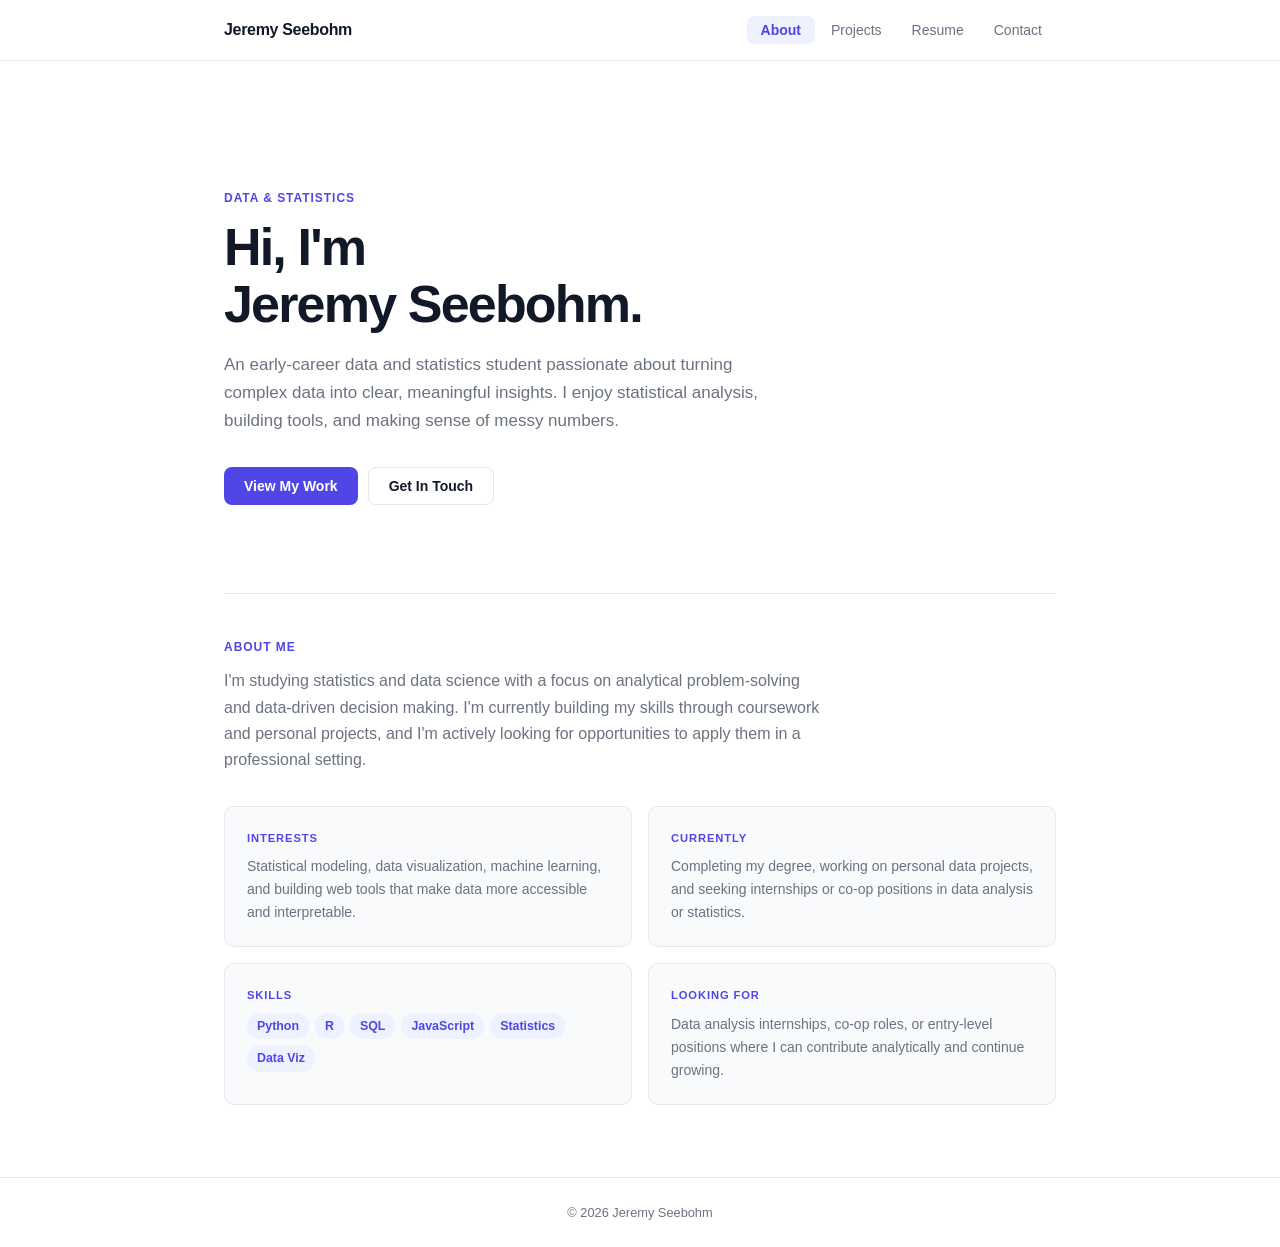
==== index.html @ cba92a8d "Replace Pokemon Champions app with Jeremy Seebohm personal website Removes all Pokemon app files and" ====
<!DOCTYPE html>
<html lang="en">
<head>
  <meta charset="UTF-8">
  <meta name="viewport" content="width=device-width, initial-scale=1.0">
  <title>Jeremy Seebohm</title>
  <meta name="description" content="Personal website of Jeremy Seebohm — data & statistics student.">
  <style>
    *, *::before, *::after { box-sizing: border-box; margin: 0; padding: 0; }

    :root {
      --accent:        #4f46e5;
      --accent-light:  #eef2ff;
      --accent-hover:  #4338ca;
      --text:          #111827;
      --muted:         #6b7280;
      --border:        #e5e7eb;
      --bg:            #ffffff;
      --bg-subtle:     #f9fafb;
      --font: -apple-system, BlinkMacSystemFont, 'Segoe UI', Roboto, sans-serif;
      --radius: 10px;
    }

    body {
      font-family: var(--font);
      color: var(--text);
      background: var(--bg);
      line-height: 1.65;
      min-height: 100vh;
      display: flex;
      flex-direction: column;
    }

    /* ── Header ── */
    header {
      position: sticky;
      top: 0;
      z-index: 100;
      background: rgba(255, 255, 255, 0.92);
      backdrop-filter: blur(10px);
      border-bottom: 1px solid var(--border);
    }

    .header-inner {
      max-width: 880px;
      margin: 0 auto;
      padding: 0 24px;
      height: 60px;
      display: flex;
      align-items: center;
      justify-content: space-between;
    }

    .logo {
      font-weight: 700;
      font-size: 1rem;
      color: var(--text);
      text-decoration: none;
      letter-spacing: -0.02em;
    }

    nav { display: flex; gap: 2px; }

    .nav-btn {
      padding: 6px 14px;
      border: none;
      background: none;
      font-family: var(--font);
      font-size: 0.875rem;
      font-weight: 500;
      color: var(--muted);
      cursor: pointer;
      border-radius: 7px;
      transition: color 0.12s, background 0.12s;
    }
    .nav-btn:hover  { color: var(--text); background: var(--bg-subtle); }
    .nav-btn.active { color: var(--accent); background: var(--accent-light); font-weight: 600; }

    /* ── Layout ── */
    main { max-width: 880px; margin: 0 auto; padding: 0 24px; flex: 1; }

    .section { display: none; padding: 56px 0 72px; }
    .section.active { display: block; }

    /* ── Shared typography ── */
    .eyebrow {
      font-size: 0.75rem;
      font-weight: 700;
      color: var(--accent);
      text-transform: uppercase;
      letter-spacing: 0.08em;
      margin-bottom: 10px;
    }

    .section-title {
      font-size: 1.875rem;
      font-weight: 800;
      letter-spacing: -0.025em;
      margin-bottom: 8px;
    }

    .section-sub {
      color: var(--muted);
      font-size: 0.9375rem;
      margin-bottom: 40px;
    }

    hr.divider { border: none; border-top: 1px solid var(--border); margin: 44px 0; }

    /* ── Buttons ── */
    .btn {
      display: inline-flex;
      align-items: center;
      gap: 8px;
      padding: 10px 20px;
      border-radius: 8px;
      font-family: var(--font);
      font-size: 0.875rem;
      font-weight: 600;
      cursor: pointer;
      text-decoration: none;
      border: none;
      transition: background 0.12s, border-color 0.12s;
    }
    .btn-primary { background: var(--accent); color: #fff; }
    .btn-primary:hover { background: var(--accent-hover); }
    .btn-outline  { background: transparent; color: var(--text); border: 1.5px solid var(--border); }
    .btn-outline:hover { border-color: #9ca3af; }

    /* ── Tags ── */
    .tag {
      display: inline-block;
      padding: 3px 10px;
      background: var(--accent-light);
      color: var(--accent);
      border-radius: 99px;
      font-size: 0.775rem;
      font-weight: 600;
    }

    .tags { display: flex; flex-wrap: wrap; gap: 6px; }

    /* ────────────────────────────────────────
       ABOUT
    ──────────────────────────────────────── */
    .hero { padding: 72px 0 44px; }

    .hero h1 {
      font-size: clamp(2rem, 5vw, 3.25rem);
      font-weight: 800;
      letter-spacing: -0.035em;
      line-height: 1.1;
      margin-bottom: 18px;
    }

    .hero-sub {
      font-size: 1.0625rem;
      color: var(--muted);
      max-width: 540px;
      margin-bottom: 32px;
    }

    .hero-actions { display: flex; gap: 10px; flex-wrap: wrap; }

    .about-grid {
      display: grid;
      grid-template-columns: 1fr 1fr;
      gap: 16px;
    }

    .about-card {
      background: var(--bg-subtle);
      border: 1px solid var(--border);
      border-radius: var(--radius);
      padding: 22px;
    }

    .about-card h3 {
      font-size: 0.7rem;
      font-weight: 700;
      color: var(--accent);
      text-transform: uppercase;
      letter-spacing: 0.08em;
      margin-bottom: 8px;
    }

    .about-card p { font-size: 0.875rem; color: var(--muted); }

    /* ────────────────────────────────────────
       PROJECTS
    ──────────────────────────────────────── */
    .projects-grid {
      display: grid;
      grid-template-columns: 1fr 1fr;
      gap: 18px;
    }

    .project-card {
      border: 1px solid var(--border);
      border-radius: var(--radius);
      padding: 24px;
      display: flex;
      flex-direction: column;
      transition: border-color 0.15s, box-shadow 0.15s;
    }

    .project-card:hover {
      border-color: var(--accent);
      box-shadow: 0 4px 20px rgba(79, 70, 229, 0.08);
    }

    .project-card h3 {
      font-size: 1rem;
      font-weight: 700;
      margin-bottom: 8px;
    }

    .project-card p {
      font-size: 0.875rem;
      color: var(--muted);
      flex: 1;
      margin-bottom: 16px;
    }

    .project-link {
      display: inline-flex;
      align-items: center;
      gap: 4px;
      margin-top: 14px;
      font-size: 0.825rem;
      font-weight: 600;
      color: var(--accent);
      text-decoration: none;
    }
    .project-link:hover { text-decoration: underline; }

    /* ────────────────────────────────────────
       RESUME
    ──────────────────────────────────────── */
    .resume-header {
      display: flex;
      justify-content: space-between;
      align-items: flex-start;
      margin-bottom: 40px;
      flex-wrap: wrap;
      gap: 16px;
    }

    .timeline { display: flex; flex-direction: column; }

    .timeline-item {
      display: grid;
      grid-template-columns: 150px 1fr;
      gap: 24px;
      padding: 24px 0;
      border-bottom: 1px solid var(--border);
    }
    .timeline-item:last-child { border-bottom: none; }

    .tl-date {
      font-size: 0.8rem;
      color: var(--muted);
      font-weight: 500;
      padding-top: 3px;
    }

    .tl-body h3 { font-size: 1rem; font-weight: 700; margin-bottom: 2px; }
    .tl-org { font-size: 0.85rem; color: var(--accent); font-weight: 600; margin-bottom: 8px; }
    .tl-body p { font-size: 0.85rem; color: var(--muted); }

    .skills-section { margin-top: 48px; }

    .skills-grid {
      display: grid;
      grid-template-columns: repeat(3, 1fr);
      gap: 14px;
      margin-top: 16px;
    }

    .skill-group {
      background: var(--bg-subtle);
      border: 1px solid var(--border);
      border-radius: var(--radius);
      padding: 16px;
    }

    .skill-group h4 {
      font-size: 0.72rem;
      font-weight: 700;
      color: var(--muted);
      text-transform: uppercase;
      letter-spacing: 0.07em;
      margin-bottom: 10px;
    }

    /* ────────────────────────────────────────
       CONTACT
    ──────────────────────────────────────── */
    .contact-grid {
      display: grid;
      grid-template-columns: 1fr 1fr;
      gap: 14px;
      margin-top: 32px;
    }

    .contact-card {
      display: flex;
      align-items: center;
      gap: 16px;
      padding: 20px;
      border: 1px solid var(--border);
      border-radius: var(--radius);
      text-decoration: none;
      color: var(--text);
      transition: border-color 0.15s, box-shadow 0.15s;
    }
    .contact-card:hover {
      border-color: var(--accent);
      box-shadow: 0 2px 14px rgba(79, 70, 229, 0.08);
    }

    .contact-icon {
      width: 44px;
      height: 44px;
      background: var(--accent-light);
      color: var(--accent);
      border-radius: 10px;
      display: flex;
      align-items: center;
      justify-content: center;
      font-size: 1.1rem;
      font-weight: 700;
      flex-shrink: 0;
    }

    .contact-info span {
      display: block;
      font-size: 0.72rem;
      color: var(--muted);
      font-weight: 600;
      text-transform: uppercase;
      letter-spacing: 0.05em;
      margin-bottom: 3px;
    }
    .contact-info strong { font-size: 0.875rem; }

    /* ── Footer ── */
    footer {
      border-top: 1px solid var(--border);
      padding: 24px;
      text-align: center;
      font-size: 0.8rem;
      color: var(--muted);
    }

    /* ── Responsive ── */
    @media (max-width: 600px) {
      .about-grid      { grid-template-columns: 1fr; }
      .projects-grid   { grid-template-columns: 1fr; }
      .skills-grid     { grid-template-columns: 1fr 1fr; }
      .contact-grid    { grid-template-columns: 1fr; }
      .timeline-item   { grid-template-columns: 1fr; gap: 2px; }
    }
  </style>
</head>
<body>

<header>
  <div class="header-inner">
    <a href="#" class="logo" onclick="showTab('about'); return false;">Jeremy Seebohm</a>
    <nav>
      <button class="nav-btn active" onclick="showTab('about')">About</button>
      <button class="nav-btn"        onclick="showTab('projects')">Projects</button>
      <button class="nav-btn"        onclick="showTab('resume')">Resume</button>
      <button class="nav-btn"        onclick="showTab('contact')">Contact</button>
    </nav>
  </div>
</header>

<main>

  <!-- ══════════════ ABOUT ══════════════ -->
  <section id="tab-about" class="section active">

    <div class="hero">
      <div class="eyebrow">Data &amp; Statistics</div>
      <h1>Hi, I'm<br>Jeremy Seebohm.</h1>
      <p class="hero-sub">
        An early-career data and statistics student passionate about turning complex
        data into clear, meaningful insights. I enjoy statistical analysis, building
        tools, and making sense of messy numbers.
      </p>
      <div class="hero-actions">
        <button class="btn btn-primary" onclick="showTab('projects')">View My Work</button>
        <button class="btn btn-outline" onclick="showTab('contact')">Get In Touch</button>
      </div>
    </div>

    <hr class="divider">

    <div class="eyebrow">About Me</div>
    <p style="max-width:600px; margin-bottom:32px; color:var(--muted);">
      I'm studying statistics and data science with a focus on analytical problem-solving
      and data-driven decision making. I'm currently building my skills through coursework
      and personal projects, and I'm actively looking for opportunities to apply them in
      a professional setting.
    </p>

    <div class="about-grid">
      <div class="about-card">
        <h3>Interests</h3>
        <p>Statistical modeling, data visualization, machine learning, and building
           web tools that make data more accessible and interpretable.</p>
      </div>
      <div class="about-card">
        <h3>Currently</h3>
        <p>Completing my degree, working on personal data projects, and seeking
           internships or co-op positions in data analysis or statistics.</p>
      </div>
      <div class="about-card">
        <h3>Skills</h3>
        <div class="tags" style="margin-top:6px;">
          <span class="tag">Python</span>
          <span class="tag">R</span>
          <span class="tag">SQL</span>
          <span class="tag">JavaScript</span>
          <span class="tag">Statistics</span>
          <span class="tag">Data Viz</span>
        </div>
      </div>
      <div class="about-card">
        <h3>Looking For</h3>
        <p>Data analysis internships, co-op roles, or entry-level positions where
           I can contribute analytically and continue growing.</p>
      </div>
    </div>

  </section>

  <!-- ══════════════ PROJECTS ══════════════ -->
  <section id="tab-projects" class="section">

    <div class="eyebrow">Projects</div>
    <h2 class="section-title">Things I've Built</h2>
    <p class="section-sub">A selection of personal and academic projects across data analysis and web development.</p>

    <div class="projects-grid">

      <div class="project-card">
        <h3>Project One</h3>
        <p>Describe a data analysis, statistical model, or tool you built. What was
           the question? What data did you use? What did you find?</p>
        <div class="tags">
          <span class="tag">Python</span>
          <span class="tag">Pandas</span>
          <span class="tag">Matplotlib</span>
        </div>
      </div>

      <div class="project-card">
        <h3>Project Two</h3>
        <p>Another project — a regression model, a dashboard, a scraper, an analysis.
           Replace this with your real work.</p>
        <div class="tags">
          <span class="tag">R</span>
          <span class="tag">ggplot2</span>
        </div>
      </div>

      <div class="project-card">
        <h3>Project Three</h3>
        <p>Add projects as you complete them. Even small notebooks and scripts count
           as evidence of skill and curiosity.</p>
        <div class="tags">
          <span class="tag">SQL</span>
          <span class="tag">Tableau</span>
        </div>
      </div>

      <div class="project-card">
        <h3>Project Four</h3>
        <p>Describe what the project does, why you built it, and what you learned.
           Link to GitHub if it's public.</p>
        <div class="tags">
          <span class="tag">JavaScript</span>
          <span class="tag">HTML/CSS</span>
        </div>
      </div>

    </div>

  </section>

  <!-- ══════════════ RESUME ══════════════ -->
  <section id="tab-resume" class="section">

    <div class="resume-header">
      <div>
        <div class="eyebrow">Resume</div>
        <h2 class="section-title">Experience &amp; Education</h2>
      </div>
      <!-- Link to a PDF resume when you have one ready:
      <a href="resume.pdf" class="btn btn-outline" target="_blank">Download PDF ↓</a>
      -->
    </div>

    <div class="eyebrow" style="margin-bottom:16px;">Education</div>
    <div class="timeline">
      <div class="timeline-item">
        <div class="tl-date">2023 – Present</div>
        <div class="tl-body">
          <h3>Bachelor's — Statistics / Data Science</h3>
          <div class="tl-org">Your University Name</div>
          <p>Relevant coursework: probability, regression analysis, statistical inference,
             data visualization, machine learning. Expected graduation: YYYY.</p>
        </div>
      </div>
    </div>

    <hr class="divider">

    <div class="eyebrow" style="margin-bottom:16px;">Experience</div>
    <div class="timeline">
      <div class="timeline-item">
        <div class="tl-date">Month YYYY</div>
        <div class="tl-body">
          <h3>Role / Position</h3>
          <div class="tl-org">Company or Organization</div>
          <p>What you did, what tools or methods you used, and what impact it had.
             Keep it to 1–2 sentences.</p>
        </div>
      </div>
      <div class="timeline-item">
        <div class="tl-date">Month YYYY</div>
        <div class="tl-body">
          <h3>Another Role</h3>
          <div class="tl-org">Another Organization</div>
          <p>Add more entries as you gain experience. Academic projects and
             research assistantships count too.</p>
        </div>
      </div>
    </div>

    <div class="skills-section">
      <div class="eyebrow" style="margin-bottom:16px;">Skills</div>
      <div class="skills-grid">
        <div class="skill-group">
          <h4>Languages</h4>
          <div class="tags">
            <span class="tag">Python</span>
            <span class="tag">R</span>
            <span class="tag">SQL</span>
            <span class="tag">JavaScript</span>
          </div>
        </div>
        <div class="skill-group">
          <h4>Data &amp; Analysis</h4>
          <div class="tags">
            <span class="tag">Pandas</span>
            <span class="tag">NumPy</span>
            <span class="tag">ggplot2</span>
            <span class="tag">Matplotlib</span>
          </div>
        </div>
        <div class="skill-group">
          <h4>Tools</h4>
          <div class="tags">
            <span class="tag">Git</span>
            <span class="tag">Jupyter</span>
            <span class="tag">VS Code</span>
            <span class="tag">Tableau</span>
          </div>
        </div>
      </div>
    </div>

  </section>

  <!-- ══════════════ CONTACT ══════════════ -->
  <section id="tab-contact" class="section">

    <div class="eyebrow">Contact</div>
    <h2 class="section-title">Get In Touch</h2>
    <p class="section-sub">
      I'm open to internships, co-op positions, and opportunities to collaborate on
      interesting data and analytics projects.
    </p>

    <div class="contact-grid">
      <a href="mailto:jseebohm2@gmail.com" class="contact-card">
        <div class="contact-icon">✉</div>
        <div class="contact-info">
          <span>Email</span>
          <strong>jseebohm2@gmail.com</strong>
        </div>
      </a>
      <a href="https://github.com/Walblo" class="contact-card" target="_blank" rel="noopener">
        <div class="contact-icon">GH</div>
        <div class="contact-info">
          <span>GitHub</span>
          <strong>github.com/Walblo</strong>
        </div>
      </a>
      <!-- Update the LinkedIn URL to match your actual profile handle -->
      <a href="https://linkedin.com/in/jeremy-seebohm" class="contact-card" target="_blank" rel="noopener">
        <div class="contact-icon">in</div>
        <div class="contact-info">
          <span>LinkedIn</span>
          <strong>linkedin.com/in/jeremy-seebohm</strong>
        </div>
      </a>
    </div>

    <p style="margin-top:40px; font-size:0.875rem; color:var(--muted);">
      I typically respond within a few days. Looking forward to connecting.
    </p>

  </section>

</main>

<footer>
  <p>&copy; 2026 Jeremy Seebohm</p>
</footer>

<script>
  const TABS = ['about', 'projects', 'resume', 'contact'];

  function showTab(name) {
    TABS.forEach(t => {
      document.getElementById('tab-' + t).classList.toggle('active', t === name);
    });
    document.querySelectorAll('.nav-btn').forEach((btn, i) => {
      btn.classList.toggle('active', TABS[i] === name);
    });
    window.scrollTo({ top: 0, behavior: 'smooth' });
  }
</script>

</body>
</html>
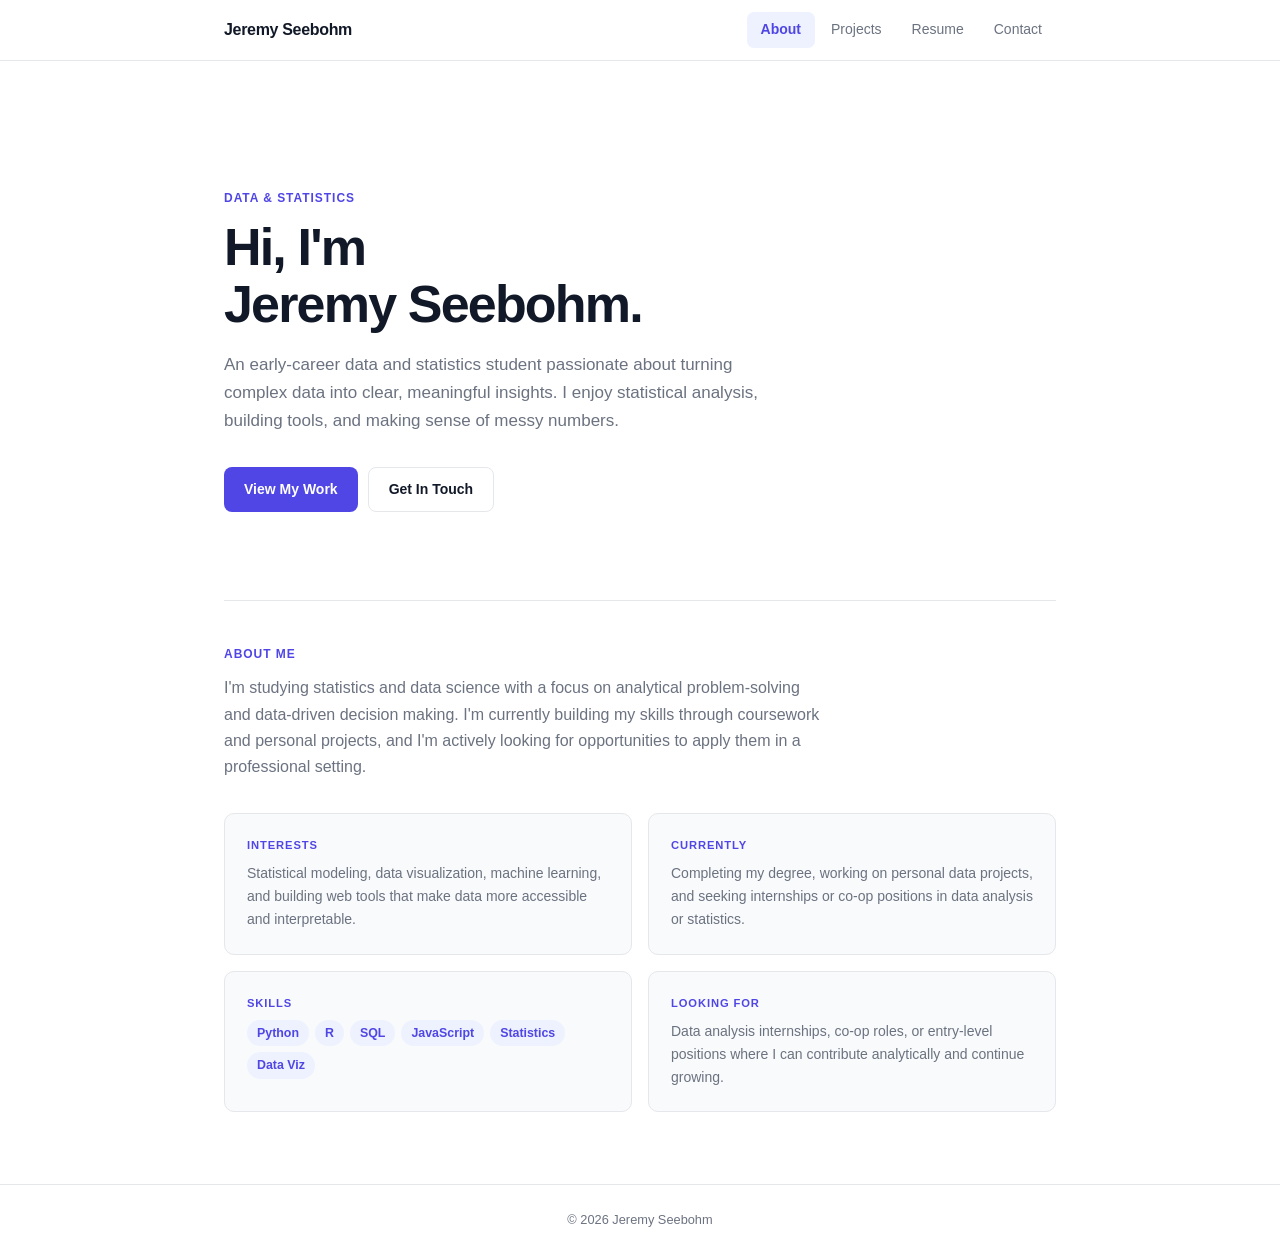
==== commit 425c551c: "Split single-file site into one HTML file per page + shared style.css Each tab (About, Projects, Res" ====
--- a/index.html
+++ b/index.html
@@ -5,617 +5,81 @@
   <meta name="viewport" content="width=device-width, initial-scale=1.0">
   <title>Jeremy Seebohm</title>
   <meta name="description" content="Personal website of Jeremy Seebohm — data & statistics student.">
-  <style>
-    *, *::before, *::after { box-sizing: border-box; margin: 0; padding: 0; }
-
-    :root {
-      --accent:        #4f46e5;
-      --accent-light:  #eef2ff;
-      --accent-hover:  #4338ca;
-      --text:          #111827;
-      --muted:         #6b7280;
-      --border:        #e5e7eb;
-      --bg:            #ffffff;
-      --bg-subtle:     #f9fafb;
-      --font: -apple-system, BlinkMacSystemFont, 'Segoe UI', Roboto, sans-serif;
-      --radius: 10px;
-    }
-
-    body {
-      font-family: var(--font);
-      color: var(--text);
-      background: var(--bg);
-      line-height: 1.65;
-      min-height: 100vh;
-      display: flex;
-      flex-direction: column;
-    }
-
-    /* ── Header ── */
-    header {
-      position: sticky;
-      top: 0;
-      z-index: 100;
-      background: rgba(255, 255, 255, 0.92);
-      backdrop-filter: blur(10px);
-      border-bottom: 1px solid var(--border);
-    }
-
-    .header-inner {
-      max-width: 880px;
-      margin: 0 auto;
-      padding: 0 24px;
-      height: 60px;
-      display: flex;
-      align-items: center;
-      justify-content: space-between;
-    }
-
-    .logo {
-      font-weight: 700;
-      font-size: 1rem;
-      color: var(--text);
-      text-decoration: none;
-      letter-spacing: -0.02em;
-    }
-
-    nav { display: flex; gap: 2px; }
-
-    .nav-btn {
-      padding: 6px 14px;
-      border: none;
-      background: none;
-      font-family: var(--font);
-      font-size: 0.875rem;
-      font-weight: 500;
-      color: var(--muted);
-      cursor: pointer;
-      border-radius: 7px;
-      transition: color 0.12s, background 0.12s;
-    }
-    .nav-btn:hover  { color: var(--text); background: var(--bg-subtle); }
-    .nav-btn.active { color: var(--accent); background: var(--accent-light); font-weight: 600; }
-
-    /* ── Layout ── */
-    main { max-width: 880px; margin: 0 auto; padding: 0 24px; flex: 1; }
-
-    .section { display: none; padding: 56px 0 72px; }
-    .section.active { display: block; }
-
-    /* ── Shared typography ── */
-    .eyebrow {
-      font-size: 0.75rem;
-      font-weight: 700;
-      color: var(--accent);
-      text-transform: uppercase;
-      letter-spacing: 0.08em;
-      margin-bottom: 10px;
-    }
-
-    .section-title {
-      font-size: 1.875rem;
-      font-weight: 800;
-      letter-spacing: -0.025em;
-      margin-bottom: 8px;
-    }
-
-    .section-sub {
-      color: var(--muted);
-      font-size: 0.9375rem;
-      margin-bottom: 40px;
-    }
-
-    hr.divider { border: none; border-top: 1px solid var(--border); margin: 44px 0; }
-
-    /* ── Buttons ── */
-    .btn {
-      display: inline-flex;
-      align-items: center;
-      gap: 8px;
-      padding: 10px 20px;
-      border-radius: 8px;
-      font-family: var(--font);
-      font-size: 0.875rem;
-      font-weight: 600;
-      cursor: pointer;
-      text-decoration: none;
-      border: none;
-      transition: background 0.12s, border-color 0.12s;
-    }
-    .btn-primary { background: var(--accent); color: #fff; }
-    .btn-primary:hover { background: var(--accent-hover); }
-    .btn-outline  { background: transparent; color: var(--text); border: 1.5px solid var(--border); }
-    .btn-outline:hover { border-color: #9ca3af; }
-
-    /* ── Tags ── */
-    .tag {
-      display: inline-block;
-      padding: 3px 10px;
-      background: var(--accent-light);
-      color: var(--accent);
-      border-radius: 99px;
-      font-size: 0.775rem;
-      font-weight: 600;
-    }
-
-    .tags { display: flex; flex-wrap: wrap; gap: 6px; }
-
-    /* ────────────────────────────────────────
-       ABOUT
-    ──────────────────────────────────────── */
-    .hero { padding: 72px 0 44px; }
-
-    .hero h1 {
-      font-size: clamp(2rem, 5vw, 3.25rem);
-      font-weight: 800;
-      letter-spacing: -0.035em;
-      line-height: 1.1;
-      margin-bottom: 18px;
-    }
-
-    .hero-sub {
-      font-size: 1.0625rem;
-      color: var(--muted);
-      max-width: 540px;
-      margin-bottom: 32px;
-    }
-
-    .hero-actions { display: flex; gap: 10px; flex-wrap: wrap; }
-
-    .about-grid {
-      display: grid;
-      grid-template-columns: 1fr 1fr;
-      gap: 16px;
-    }
-
-    .about-card {
-      background: var(--bg-subtle);
-      border: 1px solid var(--border);
-      border-radius: var(--radius);
-      padding: 22px;
-    }
-
-    .about-card h3 {
-      font-size: 0.7rem;
-      font-weight: 700;
-      color: var(--accent);
-      text-transform: uppercase;
-      letter-spacing: 0.08em;
-      margin-bottom: 8px;
-    }
-
-    .about-card p { font-size: 0.875rem; color: var(--muted); }
-
-    /* ────────────────────────────────────────
-       PROJECTS
-    ──────────────────────────────────────── */
-    .projects-grid {
-      display: grid;
-      grid-template-columns: 1fr 1fr;
-      gap: 18px;
-    }
-
-    .project-card {
-      border: 1px solid var(--border);
-      border-radius: var(--radius);
-      padding: 24px;
-      display: flex;
-      flex-direction: column;
-      transition: border-color 0.15s, box-shadow 0.15s;
-    }
-
-    .project-card:hover {
-      border-color: var(--accent);
-      box-shadow: 0 4px 20px rgba(79, 70, 229, 0.08);
-    }
-
-    .project-card h3 {
-      font-size: 1rem;
-      font-weight: 700;
-      margin-bottom: 8px;
-    }
-
-    .project-card p {
-      font-size: 0.875rem;
-      color: var(--muted);
-      flex: 1;
-      margin-bottom: 16px;
-    }
-
-    .project-link {
-      display: inline-flex;
-      align-items: center;
-      gap: 4px;
-      margin-top: 14px;
-      font-size: 0.825rem;
-      font-weight: 600;
-      color: var(--accent);
-      text-decoration: none;
-    }
-    .project-link:hover { text-decoration: underline; }
-
-    /* ────────────────────────────────────────
-       RESUME
-    ──────────────────────────────────────── */
-    .resume-header {
-      display: flex;
-      justify-content: space-between;
-      align-items: flex-start;
-      margin-bottom: 40px;
-      flex-wrap: wrap;
-      gap: 16px;
-    }
-
-    .timeline { display: flex; flex-direction: column; }
-
-    .timeline-item {
-      display: grid;
-      grid-template-columns: 150px 1fr;
-      gap: 24px;
-      padding: 24px 0;
-      border-bottom: 1px solid var(--border);
-    }
-    .timeline-item:last-child { border-bottom: none; }
-
-    .tl-date {
-      font-size: 0.8rem;
-      color: var(--muted);
-      font-weight: 500;
-      padding-top: 3px;
-    }
-
-    .tl-body h3 { font-size: 1rem; font-weight: 700; margin-bottom: 2px; }
-    .tl-org { font-size: 0.85rem; color: var(--accent); font-weight: 600; margin-bottom: 8px; }
-    .tl-body p { font-size: 0.85rem; color: var(--muted); }
-
-    .skills-section { margin-top: 48px; }
-
-    .skills-grid {
-      display: grid;
-      grid-template-columns: repeat(3, 1fr);
-      gap: 14px;
-      margin-top: 16px;
-    }
-
-    .skill-group {
-      background: var(--bg-subtle);
-      border: 1px solid var(--border);
-      border-radius: var(--radius);
-      padding: 16px;
-    }
-
-    .skill-group h4 {
-      font-size: 0.72rem;
-      font-weight: 700;
-      color: var(--muted);
-      text-transform: uppercase;
-      letter-spacing: 0.07em;
-      margin-bottom: 10px;
-    }
-
-    /* ────────────────────────────────────────
-       CONTACT
-    ──────────────────────────────────────── */
-    .contact-grid {
-      display: grid;
-      grid-template-columns: 1fr 1fr;
-      gap: 14px;
-      margin-top: 32px;
-    }
-
-    .contact-card {
-      display: flex;
-      align-items: center;
-      gap: 16px;
-      padding: 20px;
-      border: 1px solid var(--border);
-      border-radius: var(--radius);
-      text-decoration: none;
-      color: var(--text);
-      transition: border-color 0.15s, box-shadow 0.15s;
-    }
-    .contact-card:hover {
-      border-color: var(--accent);
-      box-shadow: 0 2px 14px rgba(79, 70, 229, 0.08);
-    }
-
-    .contact-icon {
-      width: 44px;
-      height: 44px;
-      background: var(--accent-light);
-      color: var(--accent);
-      border-radius: 10px;
-      display: flex;
-      align-items: center;
-      justify-content: center;
-      font-size: 1.1rem;
-      font-weight: 700;
-      flex-shrink: 0;
-    }
-
-    .contact-info span {
-      display: block;
-      font-size: 0.72rem;
-      color: var(--muted);
-      font-weight: 600;
-      text-transform: uppercase;
-      letter-spacing: 0.05em;
-      margin-bottom: 3px;
-    }
-    .contact-info strong { font-size: 0.875rem; }
-
-    /* ── Footer ── */
-    footer {
-      border-top: 1px solid var(--border);
-      padding: 24px;
-      text-align: center;
-      font-size: 0.8rem;
-      color: var(--muted);
-    }
-
-    /* ── Responsive ── */
-    @media (max-width: 600px) {
-      .about-grid      { grid-template-columns: 1fr; }
-      .projects-grid   { grid-template-columns: 1fr; }
-      .skills-grid     { grid-template-columns: 1fr 1fr; }
-      .contact-grid    { grid-template-columns: 1fr; }
-      .timeline-item   { grid-template-columns: 1fr; gap: 2px; }
-    }
-  </style>
+  <link rel="stylesheet" href="style.css">
 </head>
 <body>
 
 <header>
   <div class="header-inner">
-    <a href="#" class="logo" onclick="showTab('about'); return false;">Jeremy Seebohm</a>
+    <a href="index.html" class="logo">Jeremy Seebohm</a>
     <nav>
-      <button class="nav-btn active" onclick="showTab('about')">About</button>
-      <button class="nav-btn"        onclick="showTab('projects')">Projects</button>
-      <button class="nav-btn"        onclick="showTab('resume')">Resume</button>
-      <button class="nav-btn"        onclick="showTab('contact')">Contact</button>
+      <a href="index.html"    class="nav-btn active">About</a>
+      <a href="projects.html" class="nav-btn">Projects</a>
+      <a href="resume.html"   class="nav-btn">Resume</a>
+      <a href="contact.html"  class="nav-btn">Contact</a>
     </nav>
   </div>
 </header>
 
 <main>
 
-  <!-- ══════════════ ABOUT ══════════════ -->
-  <section id="tab-about" class="section active">
+  <div class="hero">
+    <div class="eyebrow">Data &amp; Statistics</div>
+    <h1>Hi, I'm<br>Jeremy Seebohm.</h1>
+    <p class="hero-sub">
+      An early-career data and statistics student passionate about turning complex
+      data into clear, meaningful insights. I enjoy statistical analysis, building
+      tools, and making sense of messy numbers.
+    </p>
+    <div class="hero-actions">
+      <a href="projects.html" class="btn btn-primary">View My Work</a>
+      <a href="contact.html"  class="btn btn-outline">Get In Touch</a>
+    </div>
+  </div>
 
-    <div class="hero">
-      <div class="eyebrow">Data &amp; Statistics</div>
-      <h1>Hi, I'm<br>Jeremy Seebohm.</h1>
-      <p class="hero-sub">
-        An early-career data and statistics student passionate about turning complex
-        data into clear, meaningful insights. I enjoy statistical analysis, building
-        tools, and making sense of messy numbers.
-      </p>
-      <div class="hero-actions">
-        <button class="btn btn-primary" onclick="showTab('projects')">View My Work</button>
-        <button class="btn btn-outline" onclick="showTab('contact')">Get In Touch</button>
+  <hr class="divider">
+
+  <div class="eyebrow">About Me</div>
+  <p style="max-width:600px; margin-bottom:32px; color:var(--muted);">
+    I'm studying statistics and data science with a focus on analytical problem-solving
+    and data-driven decision making. I'm currently building my skills through coursework
+    and personal projects, and I'm actively looking for opportunities to apply them in
+    a professional setting.
+  </p>
+
+  <div class="about-grid">
+
+    <div class="about-card">
+      <h3>Interests</h3>
+      <p>Statistical modeling, data visualization, machine learning, and building
+         web tools that make data more accessible and interpretable.</p>
+    </div>
+
+    <div class="about-card">
+      <h3>Currently</h3>
+      <p>Completing my degree, working on personal data projects, and seeking
+         internships or co-op positions in data analysis or statistics.</p>
+    </div>
+
+    <div class="about-card">
+      <h3>Skills</h3>
+      <div class="tags" style="margin-top:6px;">
+        <span class="tag">Python</span>
+        <span class="tag">R</span>
+        <span class="tag">SQL</span>
+        <span class="tag">JavaScript</span>
+        <span class="tag">Statistics</span>
+        <span class="tag">Data Viz</span>
       </div>
     </div>
 
-    <hr class="divider">
-
-    <div class="eyebrow">About Me</div>
-    <p style="max-width:600px; margin-bottom:32px; color:var(--muted);">
-      I'm studying statistics and data science with a focus on analytical problem-solving
-      and data-driven decision making. I'm currently building my skills through coursework
-      and personal projects, and I'm actively looking for opportunities to apply them in
-      a professional setting.
-    </p>
-
-    <div class="about-grid">
-      <div class="about-card">
-        <h3>Interests</h3>
-        <p>Statistical modeling, data visualization, machine learning, and building
-           web tools that make data more accessible and interpretable.</p>
-      </div>
-      <div class="about-card">
-        <h3>Currently</h3>
-        <p>Completing my degree, working on personal data projects, and seeking
-           internships or co-op positions in data analysis or statistics.</p>
-      </div>
-      <div class="about-card">
-        <h3>Skills</h3>
-        <div class="tags" style="margin-top:6px;">
-          <span class="tag">Python</span>
-          <span class="tag">R</span>
-          <span class="tag">SQL</span>
-          <span class="tag">JavaScript</span>
-          <span class="tag">Statistics</span>
-          <span class="tag">Data Viz</span>
-        </div>
-      </div>
-      <div class="about-card">
-        <h3>Looking For</h3>
-        <p>Data analysis internships, co-op roles, or entry-level positions where
-           I can contribute analytically and continue growing.</p>
-      </div>
+    <div class="about-card">
+      <h3>Looking For</h3>
+      <p>Data analysis internships, co-op roles, or entry-level positions where
+         I can contribute analytically and continue growing.</p>
     </div>
 
-  </section>
-
-  <!-- ══════════════ PROJECTS ══════════════ -->
-  <section id="tab-projects" class="section">
-
-    <div class="eyebrow">Projects</div>
-    <h2 class="section-title">Things I've Built</h2>
-    <p class="section-sub">A selection of personal and academic projects across data analysis and web development.</p>
-
-    <div class="projects-grid">
-
-      <div class="project-card">
-        <h3>Project One</h3>
-        <p>Describe a data analysis, statistical model, or tool you built. What was
-           the question? What data did you use? What did you find?</p>
-        <div class="tags">
-          <span class="tag">Python</span>
-          <span class="tag">Pandas</span>
-          <span class="tag">Matplotlib</span>
-        </div>
-      </div>
-
-      <div class="project-card">
-        <h3>Project Two</h3>
-        <p>Another project — a regression model, a dashboard, a scraper, an analysis.
-           Replace this with your real work.</p>
-        <div class="tags">
-          <span class="tag">R</span>
-          <span class="tag">ggplot2</span>
-        </div>
-      </div>
-
-      <div class="project-card">
-        <h3>Project Three</h3>
-        <p>Add projects as you complete them. Even small notebooks and scripts count
-           as evidence of skill and curiosity.</p>
-        <div class="tags">
-          <span class="tag">SQL</span>
-          <span class="tag">Tableau</span>
-        </div>
-      </div>
-
-      <div class="project-card">
-        <h3>Project Four</h3>
-        <p>Describe what the project does, why you built it, and what you learned.
-           Link to GitHub if it's public.</p>
-        <div class="tags">
-          <span class="tag">JavaScript</span>
-          <span class="tag">HTML/CSS</span>
-        </div>
-      </div>
-
-    </div>
-
-  </section>
-
-  <!-- ══════════════ RESUME ══════════════ -->
-  <section id="tab-resume" class="section">
-
-    <div class="resume-header">
-      <div>
-        <div class="eyebrow">Resume</div>
-        <h2 class="section-title">Experience &amp; Education</h2>
-      </div>
-      <!-- Link to a PDF resume when you have one ready:
-      <a href="resume.pdf" class="btn btn-outline" target="_blank">Download PDF ↓</a>
-      -->
-    </div>
-
-    <div class="eyebrow" style="margin-bottom:16px;">Education</div>
-    <div class="timeline">
-      <div class="timeline-item">
-        <div class="tl-date">2023 – Present</div>
-        <div class="tl-body">
-          <h3>Bachelor's — Statistics / Data Science</h3>
-          <div class="tl-org">Your University Name</div>
-          <p>Relevant coursework: probability, regression analysis, statistical inference,
-             data visualization, machine learning. Expected graduation: YYYY.</p>
-        </div>
-      </div>
-    </div>
-
-    <hr class="divider">
-
-    <div class="eyebrow" style="margin-bottom:16px;">Experience</div>
-    <div class="timeline">
-      <div class="timeline-item">
-        <div class="tl-date">Month YYYY</div>
-        <div class="tl-body">
-          <h3>Role / Position</h3>
-          <div class="tl-org">Company or Organization</div>
-          <p>What you did, what tools or methods you used, and what impact it had.
-             Keep it to 1–2 sentences.</p>
-        </div>
-      </div>
-      <div class="timeline-item">
-        <div class="tl-date">Month YYYY</div>
-        <div class="tl-body">
-          <h3>Another Role</h3>
-          <div class="tl-org">Another Organization</div>
-          <p>Add more entries as you gain experience. Academic projects and
-             research assistantships count too.</p>
-        </div>
-      </div>
-    </div>
-
-    <div class="skills-section">
-      <div class="eyebrow" style="margin-bottom:16px;">Skills</div>
-      <div class="skills-grid">
-        <div class="skill-group">
-          <h4>Languages</h4>
-          <div class="tags">
-            <span class="tag">Python</span>
-            <span class="tag">R</span>
-            <span class="tag">SQL</span>
-            <span class="tag">JavaScript</span>
-          </div>
-        </div>
-        <div class="skill-group">
-          <h4>Data &amp; Analysis</h4>
-          <div class="tags">
-            <span class="tag">Pandas</span>
-            <span class="tag">NumPy</span>
-            <span class="tag">ggplot2</span>
-            <span class="tag">Matplotlib</span>
-          </div>
-        </div>
-        <div class="skill-group">
-          <h4>Tools</h4>
-          <div class="tags">
-            <span class="tag">Git</span>
-            <span class="tag">Jupyter</span>
-            <span class="tag">VS Code</span>
-            <span class="tag">Tableau</span>
-          </div>
-        </div>
-      </div>
-    </div>
-
-  </section>
-
-  <!-- ══════════════ CONTACT ══════════════ -->
-  <section id="tab-contact" class="section">
-
-    <div class="eyebrow">Contact</div>
-    <h2 class="section-title">Get In Touch</h2>
-    <p class="section-sub">
-      I'm open to internships, co-op positions, and opportunities to collaborate on
-      interesting data and analytics projects.
-    </p>
-
-    <div class="contact-grid">
-      <a href="mailto:jseebohm2@gmail.com" class="contact-card">
-        <div class="contact-icon">✉</div>
-        <div class="contact-info">
-          <span>Email</span>
-          <strong>jseebohm2@gmail.com</strong>
-        </div>
-      </a>
-      <a href="https://github.com/Walblo" class="contact-card" target="_blank" rel="noopener">
-        <div class="contact-icon">GH</div>
-        <div class="contact-info">
-          <span>GitHub</span>
-          <strong>github.com/Walblo</strong>
-        </div>
-      </a>
-      <!-- Update the LinkedIn URL to match your actual profile handle -->
-      <a href="https://linkedin.com/in/jeremy-seebohm" class="contact-card" target="_blank" rel="noopener">
-        <div class="contact-icon">in</div>
-        <div class="contact-info">
-          <span>LinkedIn</span>
-          <strong>linkedin.com/in/jeremy-seebohm</strong>
-        </div>
-      </a>
-    </div>
-
-    <p style="margin-top:40px; font-size:0.875rem; color:var(--muted);">
-      I typically respond within a few days. Looking forward to connecting.
-    </p>
-
-  </section>
+  </div>
 
 </main>
 
@@ -623,19 +87,5 @@
   <p>&copy; 2026 Jeremy Seebohm</p>
 </footer>
 
-<script>
-  const TABS = ['about', 'projects', 'resume', 'contact'];
-
-  function showTab(name) {
-    TABS.forEach(t => {
-      document.getElementById('tab-' + t).classList.toggle('active', t === name);
-    });
-    document.querySelectorAll('.nav-btn').forEach((btn, i) => {
-      btn.classList.toggle('active', TABS[i] === name);
-    });
-    window.scrollTo({ top: 0, behavior: 'smooth' });
-  }
-</script>
-
 </body>
 </html>
--- a/style.css
+++ b/style.css
@@ -0,0 +1,388 @@
+/* ─────────────────────────────────────────────
+   Jeremy Seebohm — Personal Site
+   Shared styles used by every page.
+───────────────────────────────────────────── */
+
+*, *::before, *::after { box-sizing: border-box; margin: 0; padding: 0; }
+
+:root {
+  --accent:       #4f46e5;
+  --accent-light: #eef2ff;
+  --accent-hover: #4338ca;
+  --text:         #111827;
+  --muted:        #6b7280;
+  --border:       #e5e7eb;
+  --bg:           #ffffff;
+  --bg-subtle:    #f9fafb;
+  --font: -apple-system, BlinkMacSystemFont, 'Segoe UI', Roboto, sans-serif;
+  --radius: 10px;
+}
+
+body {
+  font-family: var(--font);
+  color: var(--text);
+  background: var(--bg);
+  line-height: 1.65;
+  min-height: 100vh;
+  display: flex;
+  flex-direction: column;
+}
+
+
+/* ── Header ── */
+
+header {
+  position: sticky;
+  top: 0;
+  z-index: 100;
+  background: rgba(255, 255, 255, 0.92);
+  backdrop-filter: blur(10px);
+  border-bottom: 1px solid var(--border);
+}
+
+.header-inner {
+  max-width: 880px;
+  margin: 0 auto;
+  padding: 0 24px;
+  height: 60px;
+  display: flex;
+  align-items: center;
+  justify-content: space-between;
+}
+
+.logo {
+  font-weight: 700;
+  font-size: 1rem;
+  color: var(--text);
+  text-decoration: none;
+  letter-spacing: -0.02em;
+}
+
+nav { display: flex; gap: 2px; }
+
+.nav-btn {
+  padding: 6px 14px;
+  border: none;
+  background: none;
+  font-family: var(--font);
+  font-size: 0.875rem;
+  font-weight: 500;
+  color: var(--muted);
+  cursor: pointer;
+  border-radius: 7px;
+  text-decoration: none;
+  display: inline-block;
+  transition: color 0.12s, background 0.12s;
+}
+.nav-btn:hover  { color: var(--text); background: var(--bg-subtle); }
+.nav-btn.active { color: var(--accent); background: var(--accent-light); font-weight: 600; }
+
+
+/* ── Page layout ── */
+
+main {
+  max-width: 880px;
+  margin: 0 auto;
+  padding: 56px 24px 72px;
+  flex: 1;
+}
+
+
+/* ── Shared typography ── */
+
+.eyebrow {
+  font-size: 0.75rem;
+  font-weight: 700;
+  color: var(--accent);
+  text-transform: uppercase;
+  letter-spacing: 0.08em;
+  margin-bottom: 10px;
+}
+
+.section-title {
+  font-size: 1.875rem;
+  font-weight: 800;
+  letter-spacing: -0.025em;
+  margin-bottom: 8px;
+}
+
+.section-sub {
+  color: var(--muted);
+  font-size: 0.9375rem;
+  margin-bottom: 40px;
+}
+
+hr.divider { border: none; border-top: 1px solid var(--border); margin: 44px 0; }
+
+
+/* ── Buttons ── */
+
+.btn {
+  display: inline-flex;
+  align-items: center;
+  gap: 8px;
+  padding: 10px 20px;
+  border-radius: 8px;
+  font-family: var(--font);
+  font-size: 0.875rem;
+  font-weight: 600;
+  cursor: pointer;
+  text-decoration: none;
+  border: none;
+  transition: background 0.12s, border-color 0.12s;
+}
+.btn-primary { background: var(--accent); color: #fff; }
+.btn-primary:hover { background: var(--accent-hover); }
+.btn-outline  { background: transparent; color: var(--text); border: 1.5px solid var(--border); }
+.btn-outline:hover { border-color: #9ca3af; }
+
+
+/* ── Tags ── */
+
+.tag {
+  display: inline-block;
+  padding: 3px 10px;
+  background: var(--accent-light);
+  color: var(--accent);
+  border-radius: 99px;
+  font-size: 0.775rem;
+  font-weight: 600;
+}
+
+.tags { display: flex; flex-wrap: wrap; gap: 6px; }
+
+
+/* ── Footer ── */
+
+footer {
+  border-top: 1px solid var(--border);
+  padding: 24px;
+  text-align: center;
+  font-size: 0.8rem;
+  color: var(--muted);
+}
+
+
+/* ─────────────────────────────────────────────
+   ABOUT  (index.html)
+───────────────────────────────────────────── */
+
+.hero { padding: 72px 0 44px; }
+
+.hero h1 {
+  font-size: clamp(2rem, 5vw, 3.25rem);
+  font-weight: 800;
+  letter-spacing: -0.035em;
+  line-height: 1.1;
+  margin-bottom: 18px;
+}
+
+.hero-sub {
+  font-size: 1.0625rem;
+  color: var(--muted);
+  max-width: 540px;
+  margin-bottom: 32px;
+}
+
+.hero-actions { display: flex; gap: 10px; flex-wrap: wrap; }
+
+.about-grid {
+  display: grid;
+  grid-template-columns: 1fr 1fr;
+  gap: 16px;
+}
+
+.about-card {
+  background: var(--bg-subtle);
+  border: 1px solid var(--border);
+  border-radius: var(--radius);
+  padding: 22px;
+}
+
+.about-card h3 {
+  font-size: 0.7rem;
+  font-weight: 700;
+  color: var(--accent);
+  text-transform: uppercase;
+  letter-spacing: 0.08em;
+  margin-bottom: 8px;
+}
+
+.about-card p { font-size: 0.875rem; color: var(--muted); }
+
+
+/* ─────────────────────────────────────────────
+   PROJECTS  (projects.html)
+───────────────────────────────────────────── */
+
+.projects-grid {
+  display: grid;
+  grid-template-columns: 1fr 1fr;
+  gap: 18px;
+}
+
+.project-card {
+  border: 1px solid var(--border);
+  border-radius: var(--radius);
+  padding: 24px;
+  display: flex;
+  flex-direction: column;
+  transition: border-color 0.15s, box-shadow 0.15s;
+}
+
+.project-card:hover {
+  border-color: var(--accent);
+  box-shadow: 0 4px 20px rgba(79, 70, 229, 0.08);
+}
+
+.project-card h3 {
+  font-size: 1rem;
+  font-weight: 700;
+  margin-bottom: 8px;
+}
+
+.project-card p {
+  font-size: 0.875rem;
+  color: var(--muted);
+  flex: 1;
+  margin-bottom: 16px;
+}
+
+.project-link {
+  display: inline-flex;
+  align-items: center;
+  gap: 4px;
+  margin-top: 14px;
+  font-size: 0.825rem;
+  font-weight: 600;
+  color: var(--accent);
+  text-decoration: none;
+}
+.project-link:hover { text-decoration: underline; }
+
+
+/* ─────────────────────────────────────────────
+   RESUME  (resume.html)
+───────────────────────────────────────────── */
+
+.resume-header {
+  display: flex;
+  justify-content: space-between;
+  align-items: flex-start;
+  margin-bottom: 40px;
+  flex-wrap: wrap;
+  gap: 16px;
+}
+
+.timeline { display: flex; flex-direction: column; }
+
+.timeline-item {
+  display: grid;
+  grid-template-columns: 150px 1fr;
+  gap: 24px;
+  padding: 24px 0;
+  border-bottom: 1px solid var(--border);
+}
+.timeline-item:last-child { border-bottom: none; }
+
+.tl-date {
+  font-size: 0.8rem;
+  color: var(--muted);
+  font-weight: 500;
+  padding-top: 3px;
+}
+
+.tl-body h3 { font-size: 1rem; font-weight: 700; margin-bottom: 2px; }
+.tl-org     { font-size: 0.85rem; color: var(--accent); font-weight: 600; margin-bottom: 8px; }
+.tl-body p  { font-size: 0.85rem; color: var(--muted); }
+
+.skills-section { margin-top: 48px; }
+
+.skills-grid {
+  display: grid;
+  grid-template-columns: repeat(3, 1fr);
+  gap: 14px;
+  margin-top: 16px;
+}
+
+.skill-group {
+  background: var(--bg-subtle);
+  border: 1px solid var(--border);
+  border-radius: var(--radius);
+  padding: 16px;
+}
+
+.skill-group h4 {
+  font-size: 0.72rem;
+  font-weight: 700;
+  color: var(--muted);
+  text-transform: uppercase;
+  letter-spacing: 0.07em;
+  margin-bottom: 10px;
+}
+
+
+/* ─────────────────────────────────────────────
+   CONTACT  (contact.html)
+───────────────────────────────────────────── */
+
+.contact-grid {
+  display: grid;
+  grid-template-columns: 1fr 1fr;
+  gap: 14px;
+  margin-top: 32px;
+}
+
+.contact-card {
+  display: flex;
+  align-items: center;
+  gap: 16px;
+  padding: 20px;
+  border: 1px solid var(--border);
+  border-radius: var(--radius);
+  text-decoration: none;
+  color: var(--text);
+  transition: border-color 0.15s, box-shadow 0.15s;
+}
+.contact-card:hover {
+  border-color: var(--accent);
+  box-shadow: 0 2px 14px rgba(79, 70, 229, 0.08);
+}
+
+.contact-icon {
+  width: 44px;
+  height: 44px;
+  background: var(--accent-light);
+  color: var(--accent);
+  border-radius: 10px;
+  display: flex;
+  align-items: center;
+  justify-content: center;
+  font-size: 1.1rem;
+  font-weight: 700;
+  flex-shrink: 0;
+}
+
+.contact-info span {
+  display: block;
+  font-size: 0.72rem;
+  color: var(--muted);
+  font-weight: 600;
+  text-transform: uppercase;
+  letter-spacing: 0.05em;
+  margin-bottom: 3px;
+}
+.contact-info strong { font-size: 0.875rem; }
+
+
+/* ─────────────────────────────────────────────
+   Responsive
+───────────────────────────────────────────── */
+
+@media (max-width: 600px) {
+  .about-grid    { grid-template-columns: 1fr; }
+  .projects-grid { grid-template-columns: 1fr; }
+  .skills-grid   { grid-template-columns: 1fr 1fr; }
+  .contact-grid  { grid-template-columns: 1fr; }
+  .timeline-item { grid-template-columns: 1fr; gap: 2px; }
+}
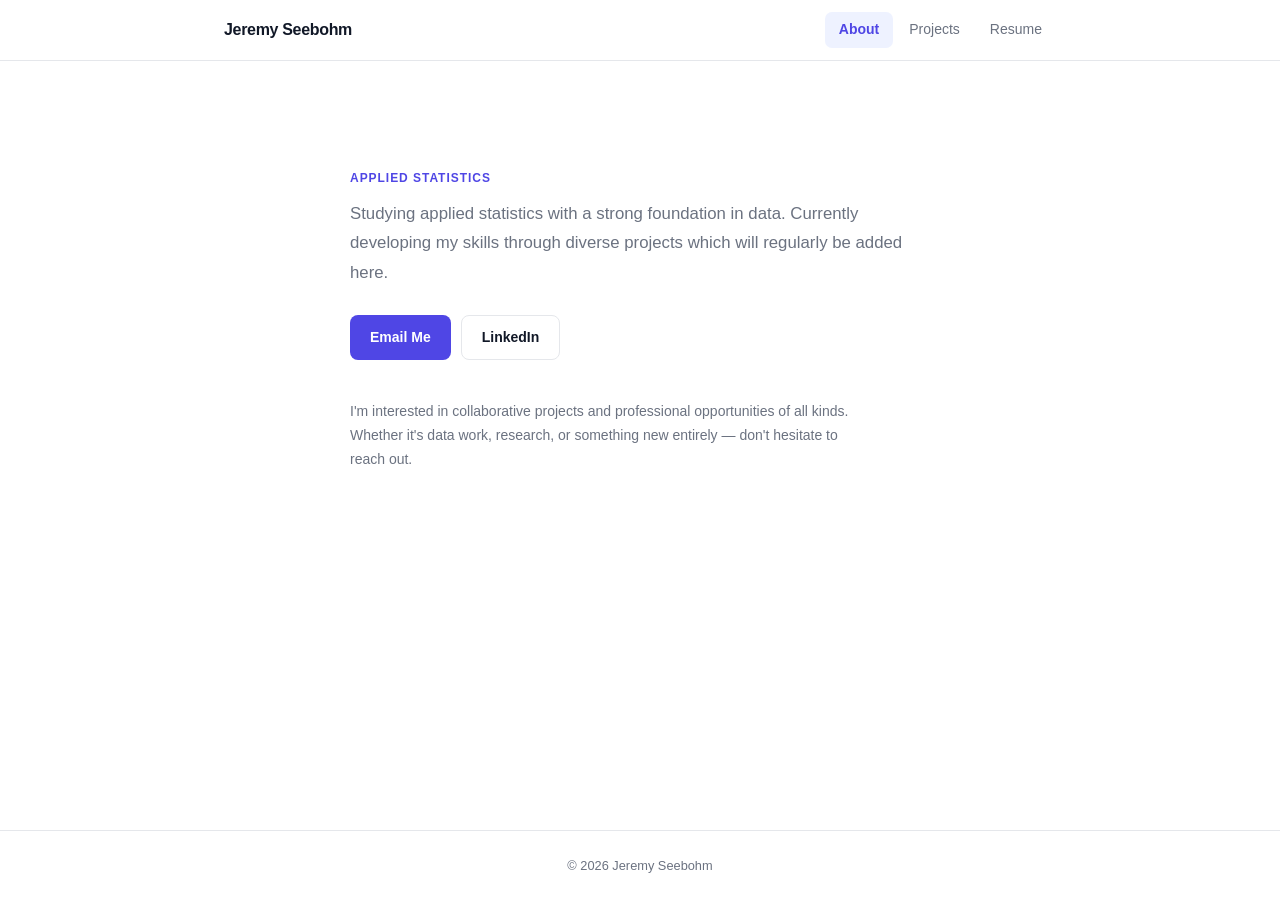
==== commit 34f60ff1: "Simplify About page; remove standalone Contact page About is now a single focused page: one paragrap" ====
--- a/index.html
+++ b/index.html
@@ -4,7 +4,7 @@
   <meta charset="UTF-8">
   <meta name="viewport" content="width=device-width, initial-scale=1.0">
   <title>Jeremy Seebohm</title>
-  <meta name="description" content="Personal website of Jeremy Seebohm — data & statistics student.">
+  <meta name="description" content="Personal website of Jeremy Seebohm — applied statistics student.">
   <link rel="stylesheet" href="style.css">
 </head>
 <body>
@@ -16,68 +16,30 @@
       <a href="index.html"    class="nav-btn active">About</a>
       <a href="projects.html" class="nav-btn">Projects</a>
       <a href="resume.html"   class="nav-btn">Resume</a>
-      <a href="contact.html"  class="nav-btn">Contact</a>
     </nav>
   </div>
 </header>
 
 <main>
 
-  <div class="hero">
-    <div class="eyebrow">Data &amp; Statistics</div>
-    <h1>Hi, I'm<br>Jeremy Seebohm.</h1>
-    <p class="hero-sub">
-      An early-career data and statistics student passionate about turning complex
-      data into clear, meaningful insights. I enjoy statistical analysis, building
-      tools, and making sense of messy numbers.
+  <div style="padding-top: 52px;">
+
+    <div class="eyebrow">Applied Statistics</div>
+
+    <p style="max-width: 580px; font-size: 1.05rem; color: var(--muted); line-height: 1.75; margin-bottom: 28px;">
+      Studying applied statistics with a strong foundation in data. Currently developing
+      my skills through diverse projects which will regularly be added here.
     </p>
-    <div class="hero-actions">
-      <a href="projects.html" class="btn btn-primary">View My Work</a>
-      <a href="contact.html"  class="btn btn-outline">Get In Touch</a>
-    </div>
-  </div>
 
-  <hr class="divider">
-
-  <div class="eyebrow">About Me</div>
-  <p style="max-width:600px; margin-bottom:32px; color:var(--muted);">
-    I'm studying statistics and data science with a focus on analytical problem-solving
-    and data-driven decision making. I'm currently building my skills through coursework
-    and personal projects, and I'm actively looking for opportunities to apply them in
-    a professional setting.
-  </p>
-
-  <div class="about-grid">
-
-    <div class="about-card">
-      <h3>Interests</h3>
-      <p>Statistical modeling, data visualization, machine learning, and building
-         web tools that make data more accessible and interpretable.</p>
+    <div style="display: flex; gap: 10px; flex-wrap: wrap; margin-bottom: 40px;">
+      <a href="mailto:seebohmjeremy@gmail.com" class="btn btn-primary">Email Me</a>
+      <a href="https://www.linkedin.com/in/jeremy-seebohm-18793a139" class="btn btn-outline" target="_blank" rel="noopener">LinkedIn</a>
     </div>
 
-    <div class="about-card">
-      <h3>Currently</h3>
-      <p>Completing my degree, working on personal data projects, and seeking
-         internships or co-op positions in data analysis or statistics.</p>
-    </div>
-
-    <div class="about-card">
-      <h3>Skills</h3>
-      <div class="tags" style="margin-top:6px;">
-        <span class="tag">Python</span>
-        <span class="tag">R</span>
-        <span class="tag">SQL</span>
-        <span class="tag">JavaScript</span>
-        <span class="tag">Statistics</span>
-        <span class="tag">Data Viz</span>
-      </div>
-    </div>
-
-    <div class="about-card">
-      <h3>Looking For</h3>
-      <p>Data analysis internships, co-op roles, or entry-level positions where
-         I can contribute analytically and continue growing.</p>
-    </div>
+    <p style="max-width: 520px; font-size: 0.875rem; color: var(--muted); line-height: 1.7;">
+      I'm interested in collaborative projects and professional opportunities of all kinds.
+      Whether it's data work, research, or something new entirely — don't hesitate to reach out.
+    </p>
 
   </div>
 
